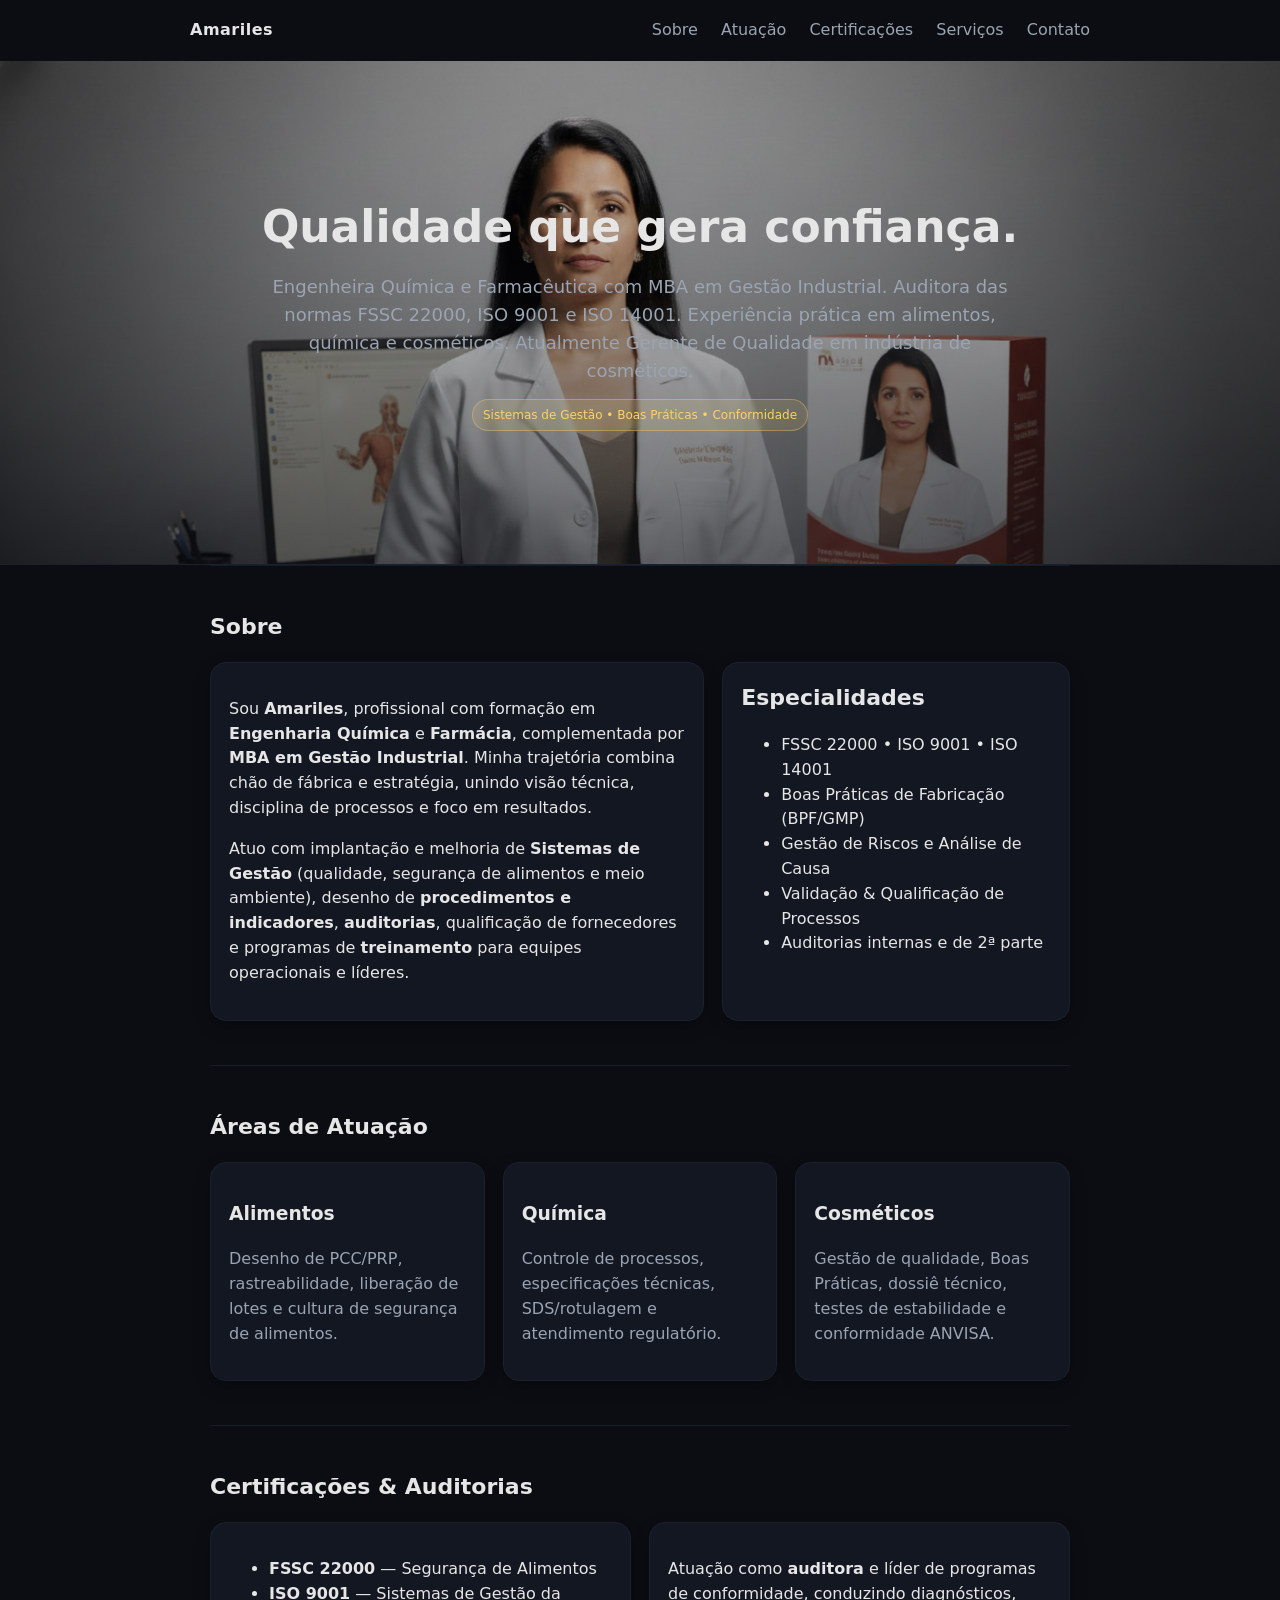
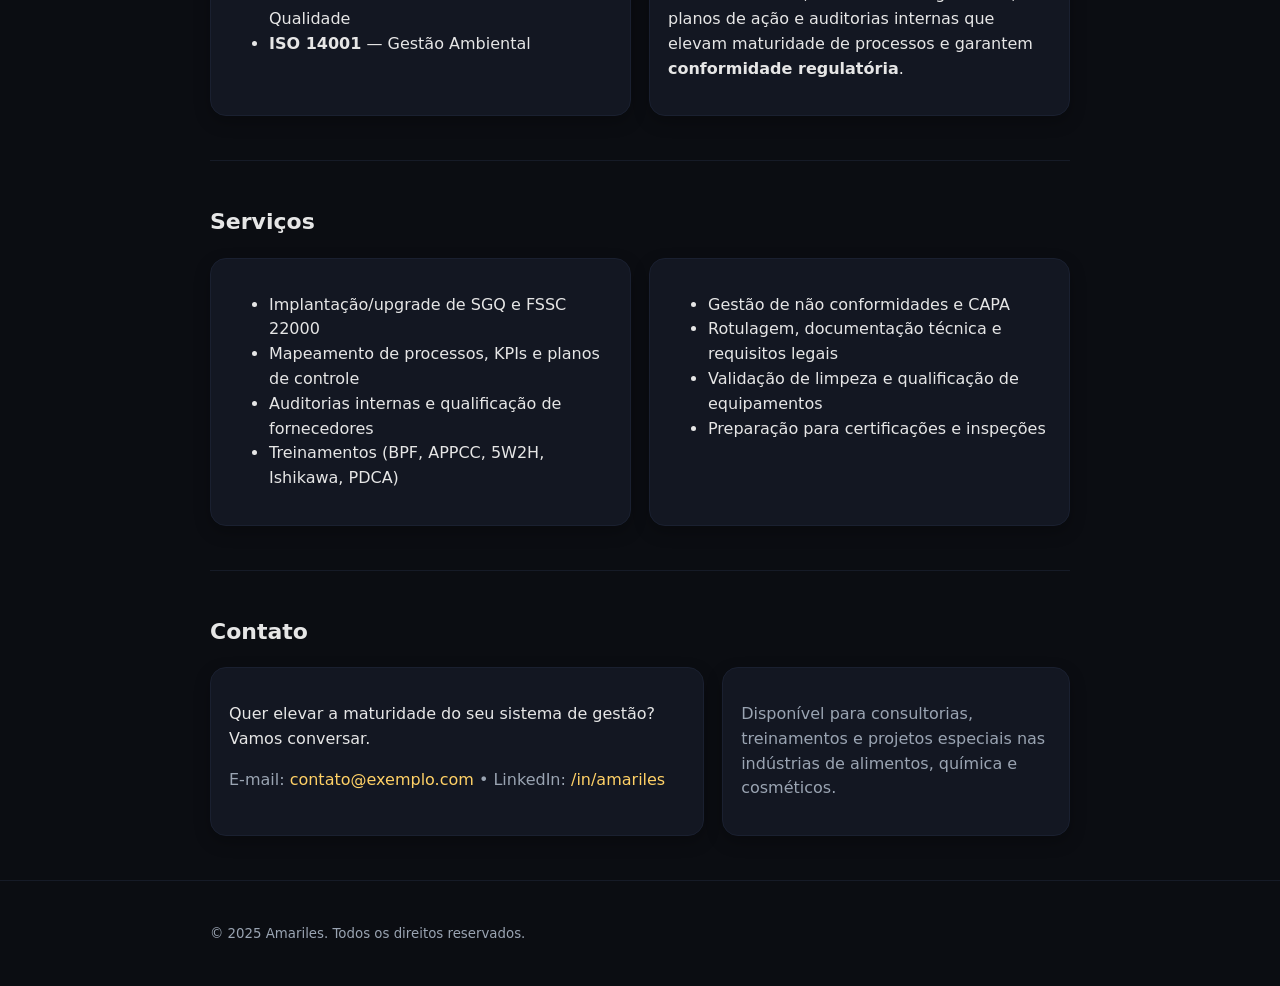
==== amariles-site/index.html @ 9f8ea308 "Add files via upload" ====
<!doctype html>
<html lang="pt-br">
<head>
  <meta charset="utf-8">
  <meta name="viewport" content="width=device-width, initial-scale=1">
  <title>Amariles | Eng. Química & Gerente de Qualidade</title>
  <meta name="description" content="Engenheira Química e Farmacêutica, MBA em Gestão Industrial. Auditora FSSC 22000, ISO 9001 e ISO 14001. Consultora nas indústrias de alimentos, química e cosméticos.">
  <meta property="og:title" content="Amariles — Qualidade, Sistemas de Gestão e Conformidade">
  <meta property="og:description" content="Eng. Química, Farmacêutica (MBA), Auditora FSSC 22000, ISO 9001/14001.">
  <meta property="og:image" content="assets/amariles.jpg">
  <meta name="theme-color" content="#0b0d12">
  <link rel="stylesheet" href="styles.css">
</head>
<body>
  <header class="header container">
    <div class="brand">Amariles</div>
    <nav class="nav">
      <a href="#sobre">Sobre</a>
      <a href="#atuacao">Atuação</a>
      <a href="#certificacoes">Certificações</a>
      <a href="#servicos">Serviços</a>
      <a href="#contato">Contato</a>
    </nav>
  </header>

  <section class="hero">
    <div class="hero-content container">
      <h1 class="title">Qualidade que gera confiança.</h1>
      <p class="subtitle">Engenheira Química e Farmacêutica com MBA em Gestão Industrial. Auditora das normas FSSC 22000, ISO 9001 e ISO 14001. Experiência prática em alimentos, química e cosméticos. Atualmente Gerente de Qualidade em indústria de cosméticos.</p>
      <span class="badge">Sistemas de Gestão • Boas Práticas • Conformidade</span>
    </div>
  </section>

  <main class="container">
    <section id="sobre" class="section">
      <h2 class="h1">Sobre</h2>
      <div class="grid">
        <div class="card" style="grid-column: span 7;">
          <p>Sou <strong>Amariles</strong>, profissional com formação em <strong>Engenharia Química</strong> e <strong>Farmácia</strong>, complementada por <strong>MBA em Gestão Industrial</strong>. Minha trajetória combina chão de fábrica e estratégia, unindo visão técnica, disciplina de processos e foco em resultados.</p>
          <p>Atuo com implantação e melhoria de <strong>Sistemas de Gestão</strong> (qualidade, segurança de alimentos e meio ambiente), desenho de <strong>procedimentos e indicadores</strong>, <strong>auditorias</strong>, qualificação de fornecedores e programas de <strong>treinamento</strong> para equipes operacionais e líderes.</p>
        </div>
        <div class="card" style="grid-column: span 5;">
          <h3 class="h1">Especialidades</h3>
          <ul>
            <li>FSSC 22000 • ISO 9001 • ISO 14001</li>
            <li>Boas Práticas de Fabricação (BPF/GMP)</li>
            <li>Gestão de Riscos e Análise de Causa</li>
            <li>Validação & Qualificação de Processos</li>
            <li>Auditorias internas e de 2ª parte</li>
          </ul>
        </div>
      </div>
    </section>

    <section id="atuacao" class="section">
      <h2 class="h1">Áreas de Atuação</h2>
      <div class="grid">
        <div class="card" style="grid-column: span 4;">
          <h3>Alimentos</h3>
          <p class="muted">Desenho de PCC/PRP, rastreabilidade, liberação de lotes e cultura de segurança de alimentos.</p>
        </div>
        <div class="card" style="grid-column: span 4;">
          <h3>Química</h3>
          <p class="muted">Controle de processos, especificações técnicas, SDS/rotulagem e atendimento regulatório.</p>
        </div>
        <div class="card" style="grid-column: span 4;">
          <h3>Cosméticos</h3>
          <p class="muted">Gestão de qualidade, Boas Práticas, dossiê técnico, testes de estabilidade e conformidade ANVISA.</p>
        </div>
      </div>
    </section>

    <section id="certificacoes" class="section">
      <h2 class="h1">Certificações & Auditorias</h2>
      <div class="grid">
        <div class="card" style="grid-column: span 6;">
          <ul>
            <li><strong>FSSC 22000</strong> — Segurança de Alimentos</li>
            <li><strong>ISO 9001</strong> — Sistemas de Gestão da Qualidade</li>
            <li><strong>ISO 14001</strong> — Gestão Ambiental</li>
          </ul>
        </div>
        <div class="card" style="grid-column: span 6;">
          <p>Atuação como <strong>auditora</strong> e líder de programas de conformidade, conduzindo diagnósticos, planos de ação e auditorias internas que elevam maturidade de processos e garantem <strong>conformidade regulatória</strong>.</p>
        </div>
      </div>
    </section>

    <section id="servicos" class="section">
      <h2 class="h1">Serviços</h2>
      <div class="grid">
        <div class="card" style="grid-column: span 6;">
          <ul>
            <li>Implantação/upgrade de SGQ e FSSC 22000</li>
            <li>Mapeamento de processos, KPIs e planos de controle</li>
            <li>Auditorias internas e qualificação de fornecedores</li>
            <li>Treinamentos (BPF, APPCC, 5W2H, Ishikawa, PDCA)</li>
          </ul>
        </div>
        <div class="card" style="grid-column: span 6;">
          <ul>
            <li>Gestão de não conformidades e CAPA</li>
            <li>Rotulagem, documentação técnica e requisitos legais</li>
            <li>Validação de limpeza e qualificação de equipamentos</li>
            <li>Preparação para certificações e inspeções</li>
          </ul>
        </div>
      </div>
    </section>

    <section id="contato" class="section">
      <h2 class="h1">Contato</h2>
      <div class="grid">
        <div class="card" style="grid-column: span 7;">
          <p>Quer elevar a maturidade do seu sistema de gestão? Vamos conversar.</p>
          <p class="muted">E-mail: <a href="mailto:contato@exemplo.com">contato@exemplo.com</a> • LinkedIn: <a href="https://www.linkedin.com/" target="_blank" rel="noopener">/in/amariles</a></p>
        </div>
        <div class="card" style="grid-column: span 5;">
          <p class="muted">Disponível para consultorias, treinamentos e projetos especiais nas indústrias de alimentos, química e cosméticos.</p>
        </div>
      </div>
    </section>
  </main>

  <footer>
    <div class="container">
      <small>© 2025 Amariles. Todos os direitos reservados.</small>
    </div>
  </footer>
</body>
</html>
---- amariles-site/styles.css ----
/* RXO dark theme baseline — Amariles site */
:root{
  --bg:#0b0d12;
  --fg:#e6e6e6;
  --muted:#9aa4b2;
  --accent:#ffd166;
  --card:#131722;

  /* HERO controls */
  --hero-height:56vh;
  --hero-x:50%;
  --hero-y:5%;
  --hero-size:cover;
  --overlay-top:0.06;
  --overlay-bottom:0.60;
}

*{box-sizing:border-box}
html,body{margin:0;padding:0;background:var(--bg);color:var(--fg);font-family:system-ui,-apple-system,Segoe UI,Roboto,Ubuntu,"Helvetica Neue",Arial,"Noto Sans",sans-serif;line-height:1.55}
img{max-width:100%;display:block}
a{color:var(--accent);text-decoration:none}
a:hover{text-decoration:underline}
.container{max-width:900px;margin:0 auto;padding:0 20px}
.header{display:flex;justify-content:space-between;align-items:center;padding:18px 0}
.header .brand{font-weight:700;letter-spacing:.5px}
.header nav a{margin-left:18px;color:var(--muted)}
.header nav a:hover{color:var(--fg)}

.hero{position:relative;height:var(--hero-height);display:grid;place-items:center;background:#000;overflow:hidden;border-bottom:1px solid #1a2030}
.hero::before{content:"";position:absolute;inset:0;background:
linear-gradient(to bottom, rgba(11,13,18,var(--overlay-top)), rgba(11,13,18,var(--overlay-bottom))),
url('assets/amariles.jpg') center var(--hero-y) / var(--hero-size) no-repeat;filter:saturate(1);opacity:1}
.hero-content{position:relative;z-index:1;text-align:center;padding:28px}
.title{font-size:clamp(28px,5vw,44px);margin:0 0 12px;font-weight:800}
.subtitle{color:var(--muted);font-size:clamp(14px,2.6vw,18px);max-width:740px;margin:0 auto}
.badge{display:inline-block;background:rgba(255,209,102,.12);color:var(--accent);border:1px solid rgba(255,209,102,.35);padding:6px 10px;border-radius:999px;font-size:12px;margin-top:14px;backdrop-filter:blur(2px)}

.section{padding:44px 0;border-top:1px solid #161b27}
.h1{font-size:22px;margin:0 0 18px}
.muted{color:var(--muted)}
.grid{display:grid;grid-template-columns:repeat(12,1fr);gap:18px}
.card{background:var(--card);border:1px solid #1a2030;border-radius:16px;padding:18px;box-shadow:0 6px 16px rgba(0,0,0,.25)}
.post img, .post iframe{border-radius:12px}
blockquote{margin:0;padding:14px 16px;border-left:3px solid var(--accent);background:#0f131a;color:var(--muted);border-radius:6px}
footer{padding:40px 0;border-top:1px solid #161b27;color:var(--muted)}

/* Responsive */
@media (max-width:520px){
  .hero::before{background-position:var(--hero-x) var(--hero-y);}
  .grid{grid-template-columns:1fr}
  .header nav{display:none}
}
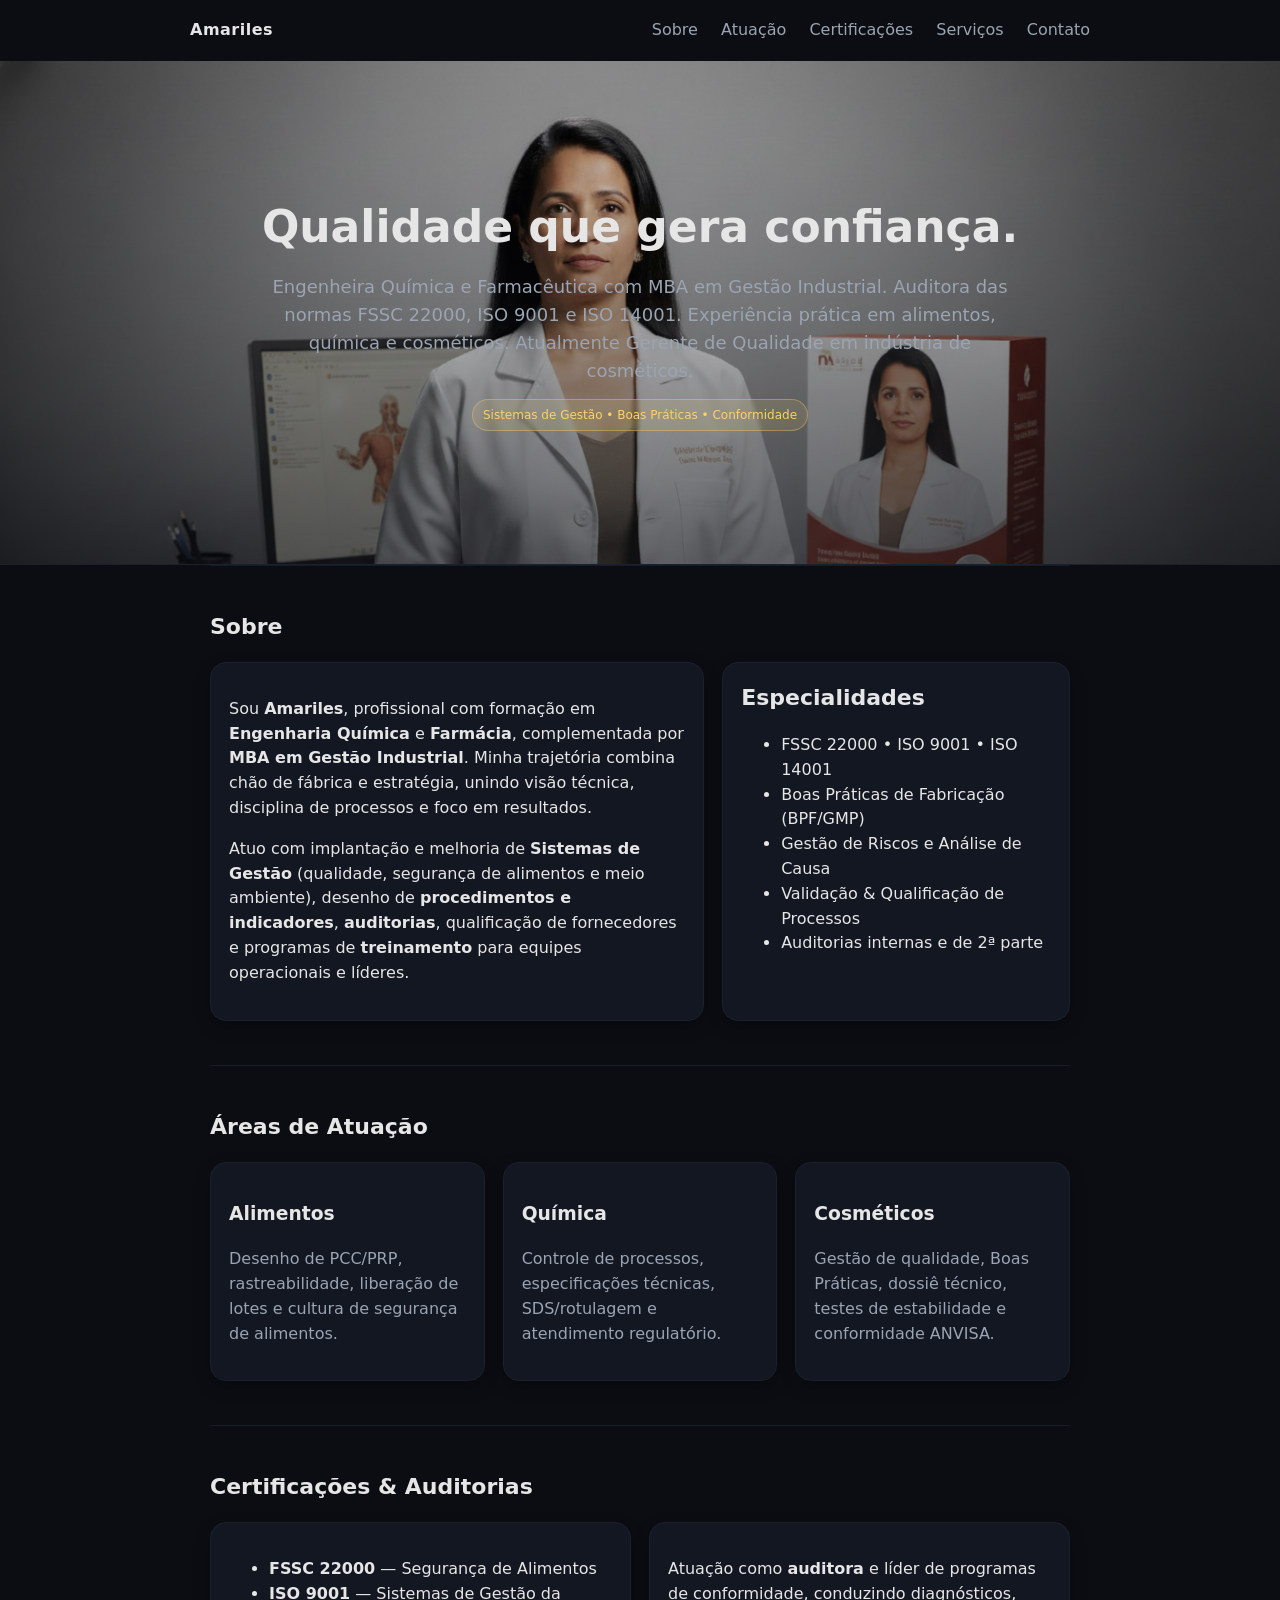
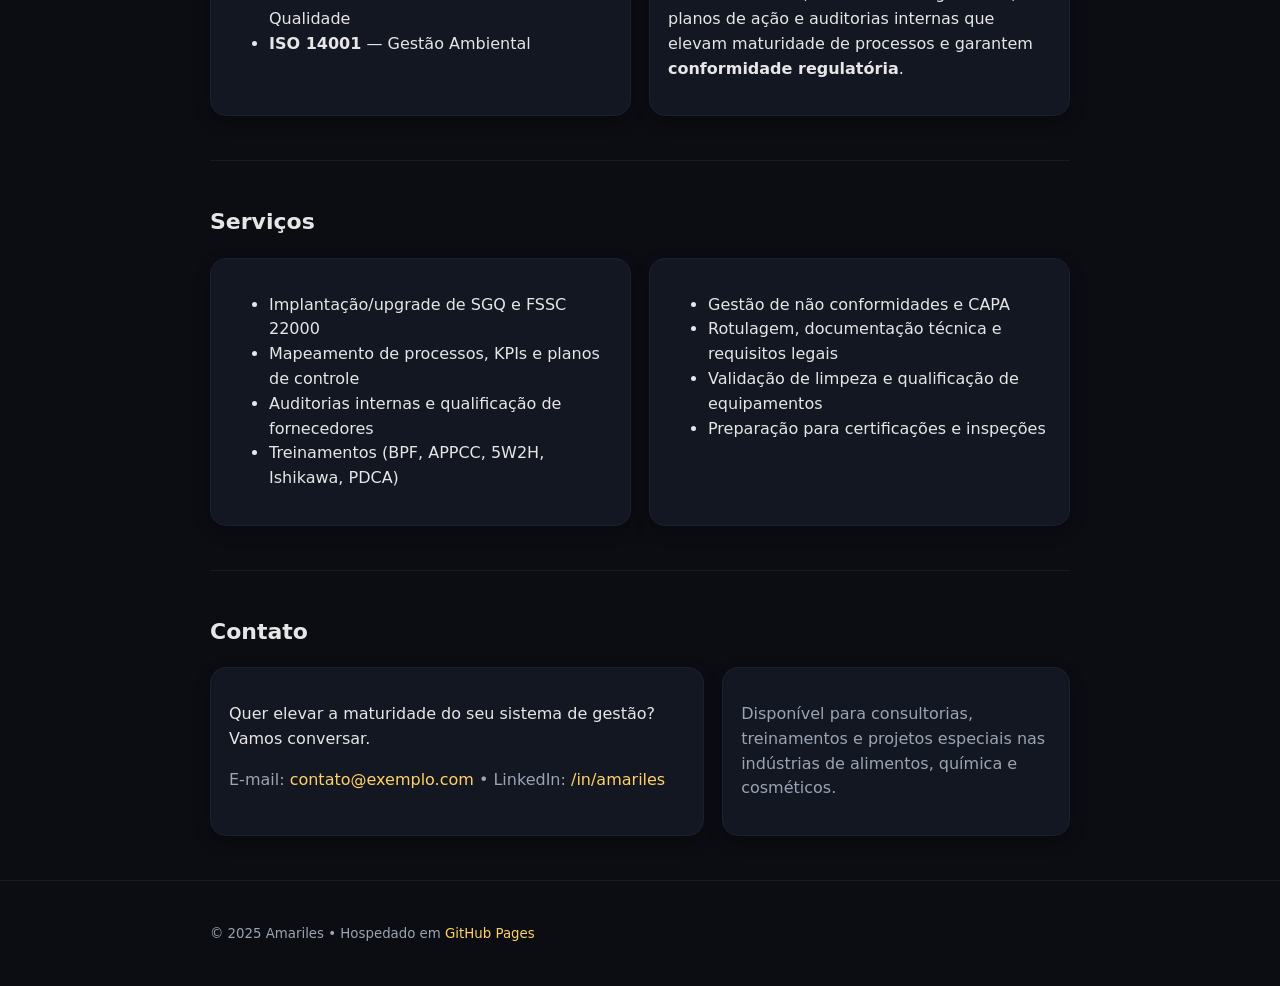
==== commit 3aee9a5d: "Update index.html" ====
--- a/amariles-site/index.html
+++ b/amariles-site/index.html
@@ -1,20 +1,29 @@
 <!doctype html>
 <html lang="pt-br">
 <head>
-  <meta charset="utf-8">
-  <meta name="viewport" content="width=device-width, initial-scale=1">
+  <meta charset="utf-8" />
+  <meta name="viewport" content="width=device-width, initial-scale=1" />
+
   <title>Amariles | Eng. Química & Gerente de Qualidade</title>
-  <meta name="description" content="Engenheira Química e Farmacêutica, MBA em Gestão Industrial. Auditora FSSC 22000, ISO 9001 e ISO 14001. Consultora nas indústrias de alimentos, química e cosméticos.">
-  <meta property="og:title" content="Amariles — Qualidade, Sistemas de Gestão e Conformidade">
-  <meta property="og:description" content="Eng. Química, Farmacêutica (MBA), Auditora FSSC 22000, ISO 9001/14001.">
-  <meta property="og:image" content="assets/amariles.jpg">
-  <meta name="theme-color" content="#0b0d12">
-  <link rel="stylesheet" href="styles.css">
+  <meta name="description" content="Engenheira Química e Farmacêutica, MBA em Gestão Industrial. Auditora FSSC 22000, ISO 9001 e ISO 14001. Experiência em alimentos, química e cosméticos. Gerente de Qualidade em indústria de cosméticos." />
+
+  <!-- Canonical & Open Graph -->
+  <link rel="canonical" href="https://rxo1974sagaz.github.io/amariles/">
+  <meta property="og:title" content="Amariles — Qualidade, Sistemas de Gestão e Conformidade" />
+  <meta property="og:description" content="Eng. Química, Farmacêutica (MBA), Auditora FSSC 22000, ISO 9001/14001. Experiência em alimentos, química e cosméticos." />
+  <meta property="og:image" content="https://rxo1974sagaz.github.io/amariles/assets/amariles.jpg?v=6" />
+  <meta property="og:url" content="https://rxo1974sagaz.github.io/amariles/" />
+  <meta name="theme-color" content="#0b0d12" />
+
+  <!-- Favicon (opcional, se existir em /assets) -->
+  <link rel="icon" href="assets/favicon.svg" type="image/svg+xml" />
+
+  <link rel="stylesheet" href="styles.css" />
 </head>
 <body>
-  <header class="header container">
+  <header class="header container" role="banner">
     <div class="brand">Amariles</div>
-    <nav class="nav">
+    <nav class="nav" aria-label="Navegação principal">
       <a href="#sobre">Sobre</a>
       <a href="#atuacao">Atuação</a>
       <a href="#certificacoes">Certificações</a>
@@ -23,23 +32,36 @@
     </nav>
   </header>
 
-  <section class="hero">
+  <section class="hero" aria-label="Imagem de capa com apresentação">
     <div class="hero-content container">
       <h1 class="title">Qualidade que gera confiança.</h1>
-      <p class="subtitle">Engenheira Química e Farmacêutica com MBA em Gestão Industrial. Auditora das normas FSSC 22000, ISO 9001 e ISO 14001. Experiência prática em alimentos, química e cosméticos. Atualmente Gerente de Qualidade em indústria de cosméticos.</p>
+      <p class="subtitle">
+        Engenheira Química e Farmacêutica com MBA em Gestão Industrial. Auditora das normas
+        FSSC 22000, ISO 9001 e ISO 14001. Experiência prática em alimentos, química e cosméticos.
+        Atualmente Gerente de Qualidade em indústria de cosméticos.
+      </p>
       <span class="badge">Sistemas de Gestão • Boas Práticas • Conformidade</span>
     </div>
   </section>
 
-  <main class="container">
+  <main class="container" role="main">
     <section id="sobre" class="section">
       <h2 class="h1">Sobre</h2>
       <div class="grid">
-        <div class="card" style="grid-column: span 7;">
-          <p>Sou <strong>Amariles</strong>, profissional com formação em <strong>Engenharia Química</strong> e <strong>Farmácia</strong>, complementada por <strong>MBA em Gestão Industrial</strong>. Minha trajetória combina chão de fábrica e estratégia, unindo visão técnica, disciplina de processos e foco em resultados.</p>
-          <p>Atuo com implantação e melhoria de <strong>Sistemas de Gestão</strong> (qualidade, segurança de alimentos e meio ambiente), desenho de <strong>procedimentos e indicadores</strong>, <strong>auditorias</strong>, qualificação de fornecedores e programas de <strong>treinamento</strong> para equipes operacionais e líderes.</p>
-        </div>
-        <div class="card" style="grid-column: span 5;">
+        <article class="card" style="grid-column: span 7;">
+          <p>
+            Sou <strong>Amariles</strong>, profissional com formação em <strong>Engenharia Química</strong> e
+            <strong>Farmácia</strong>, complementada por <strong>MBA em Gestão Industrial</strong>.
+            Minha trajetória combina chão de fábrica e estratégia, unindo visão técnica, disciplina de
+            processos e foco em resultados.
+          </p>
+          <p>
+            Atuo com implantação e melhoria de <strong>Sistemas de Gestão</strong> (qualidade, segurança de alimentos e meio
+            ambiente), desenho de <strong>procedimentos e indicadores</strong>, <strong>auditorias</strong>, qualificação de
+            fornecedores e programas de <strong>treinamento</strong> para equipes operacionais e líderes.
+          </p>
+        </article>
+        <aside class="card" style="grid-column: span 5;">
           <h3 class="h1">Especialidades</h3>
           <ul>
             <li>FSSC 22000 • ISO 9001 • ISO 14001</li>
@@ -48,7 +70,7 @@
             <li>Validação & Qualificação de Processos</li>
             <li>Auditorias internas e de 2ª parte</li>
           </ul>
-        </div>
+        </aside>
       </div>
     </section>
 
@@ -81,7 +103,11 @@
           </ul>
         </div>
         <div class="card" style="grid-column: span 6;">
-          <p>Atuação como <strong>auditora</strong> e líder de programas de conformidade, conduzindo diagnósticos, planos de ação e auditorias internas que elevam maturidade de processos e garantem <strong>conformidade regulatória</strong>.</p>
+          <p>
+            Atuação como <strong>auditora</strong> e líder de programas de conformidade, conduzindo diagnósticos,
+            planos de ação e auditorias internas que elevam maturidade de processos e garantem
+            <strong>conformidade regulatória</strong>.
+          </p>
         </div>
       </div>
     </section>
@@ -113,7 +139,10 @@
       <div class="grid">
         <div class="card" style="grid-column: span 7;">
           <p>Quer elevar a maturidade do seu sistema de gestão? Vamos conversar.</p>
-          <p class="muted">E-mail: <a href="mailto:contato@exemplo.com">contato@exemplo.com</a> • LinkedIn: <a href="https://www.linkedin.com/" target="_blank" rel="noopener">/in/amariles</a></p>
+          <p class="muted">
+            E-mail: <a href="mailto:contato@exemplo.com">contato@exemplo.com</a> •
+            LinkedIn: <a href="https://www.linkedin.com/" target="_blank" rel="noopener">/in/amariles</a>
+          </p>
         </div>
         <div class="card" style="grid-column: span 5;">
           <p class="muted">Disponível para consultorias, treinamentos e projetos especiais nas indústrias de alimentos, química e cosméticos.</p>
@@ -122,9 +151,9 @@
     </section>
   </main>
 
-  <footer>
+  <footer role="contentinfo">
     <div class="container">
-      <small>© 2025 Amariles. Todos os direitos reservados.</small>
+      <small>© 2025 Amariles • Hospedado em <a href="https://rxo1974sagaz.github.io/amariles/">GitHub Pages</a></small>
     </div>
   </footer>
 </body>
